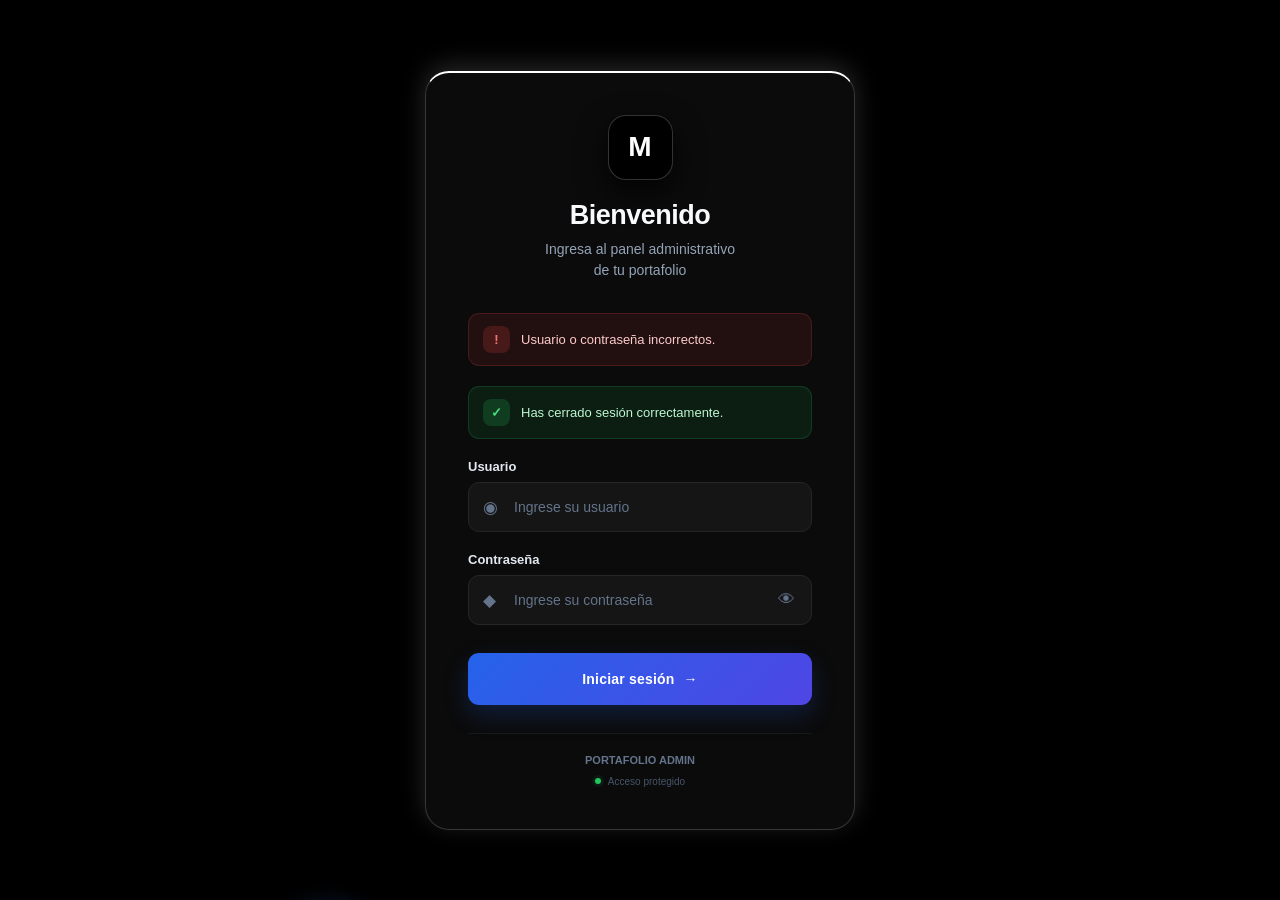
==== src/main/resources/templates/login.html @ 9385b824 "Initial commit: Proyecto Taeha" ====
<!DOCTYPE html>
<html lang="es"
      xmlns:th="http://www.thymeleaf.org">

<head>

    <meta charset="UTF-8">

    <meta name="viewport"
          content="width=device-width, initial-scale=1.0">

    <title>Acceso | Panel Administrativo</title>


    <style>

        /* =========================================
           RESET
        ========================================= */

        * {
            margin: 0;
            padding: 0;
            box-sizing: border-box;
        }


        /* =========================================
           BODY (FONDO NEGRO Y CONTENEDOR DE BURBUJAS)
        ========================================= */

        body {

            min-height: 100vh;

            display: flex;

            align-items: center;

            justify-content: center;

            padding: 40px 20px;

            font-family:
                    "Segoe UI",
                    Arial,
                    Helvetica,
                    sans-serif;

            background: #000000;

            overflow: hidden;

            position: relative;

        }


        /* =========================================
           EFECTO DE BURBUJAS FLOTANTES
        ========================================= */

        .bubbles-container {

            position: fixed;

            top: 0;

            left: 0;

            width: 100%;

            height: 100%;

            z-index: 1;

            pointer-events: none;

            overflow: hidden;

        }


        .bubble {

            position: absolute;

            bottom: -150px;

            background: radial-gradient(
                    circle at 30% 30%,
                    rgba(255, 255, 255, 0.15),
                    rgba(59, 130, 246, 0.05) 60%,
                    transparent 100%
            );

            border: 1px solid rgba(255, 255, 255, 0.15);

            border-radius: 50%;

            box-shadow:
                    inset 0 0 15px rgba(255, 255, 255, 0.1),
                    0 0 20px rgba(59, 130, 246, 0.15);

            animation: rise 12s infinite ease-in-out;

        }


        /* Variaciones de tamaño, posición y tiempo */

        .bubble:nth-child(1) {

            width: 80px;

            height: 80px;

            left: 10%;

            animation-duration: 10s;

            animation-delay: 0s;

        }


        .bubble:nth-child(2) {

            width: 40px;

            height: 40px;

            left: 25%;

            animation-duration: 7s;

            animation-delay: 2s;

        }


        .bubble:nth-child(3) {

            width: 120px;

            height: 120px;

            left: 40%;

            animation-duration: 14s;

            animation-delay: 4s;

        }


        .bubble:nth-child(4) {

            width: 60px;

            height: 60px;

            left: 60%;

            animation-duration: 9s;

            animation-delay: 1s;

        }


        .bubble:nth-child(5) {

            width: 100px;

            height: 100px;

            left: 75%;

            animation-duration: 12s;

            animation-delay: 3s;

        }


        .bubble:nth-child(6) {

            width: 50px;

            height: 50px;

            left: 90%;

            animation-duration: 8s;

            animation-delay: 5s;

        }


        .bubble:nth-child(7) {

            width: 150px;

            height: 150px;

            left: 20%;

            animation-duration: 16s;

            animation-delay: 7s;

        }


        .bubble:nth-child(8) {

            width: 35px;

            height: 35px;

            left: 80%;

            animation-duration: 6s;

            animation-delay: 3.5s;

        }


        @keyframes rise {

            0% {

                bottom: -150px;

                transform: translateX(0) scale(1);

                opacity: 0;

            }

            20% {

                opacity: 0.8;

            }

            50% {

                transform: translateX(40px) scale(1.1);

            }

            80% {

                opacity: 0.8;

            }

            100% {

                bottom: 110vh;

                transform: translateX(-30px) scale(0.9);

                opacity: 0;

            }

        }


        /* =========================================
           CONTENEDOR
        ========================================= */

        .login-wrapper {

            position: relative;

            z-index: 10;

            width: 100%;

            max-width: 430px;

            animation: containerAppear 0.6s ease;

        }


        @keyframes containerAppear {

            from {

                opacity: 0;

                transform:
                        translateY(25px)
                        scale(0.98);

            }

            to {

                opacity: 1;

                transform:
                        translateY(0)
                        scale(1);

            }

        }


        /* =========================================
           TARJETA (BORDE SUPERIOR Y CRISTALIZADO)
        ========================================= */

        .login-card {

            position: relative;

            padding: 42px;

            background: rgba(13, 13, 13, 0.85);

            border: 1px solid rgba(255, 255, 255, 0.18);

            border-top: 2px solid #ffffff;

            border-radius: 24px;

            box-shadow:
                    0 -6px 25px rgba(255, 255, 255, 0.15),
                    0 30px 80px rgba(0, 0, 0, 0.95);

            backdrop-filter: blur(20px);

            -webkit-backdrop-filter: blur(20px);

        }


        /* =========================================
           LOGO NEGRO
        ========================================= */

        .logo {

            width: 65px;

            height: 65px;

            margin: 0 auto 20px;

            display: flex;

            align-items: center;

            justify-content: center;

            border-radius: 18px;

            background: #000000;

            border: 1px solid rgba(255, 255, 255, 0.2);

            color: #ffffff;

            font-size: 28px;

            font-weight: 800;

            box-shadow:
                    0 12px 30px rgba(0, 0, 0, 0.8);

            animation: logoFloat 3s ease-in-out infinite;

        }


        @keyframes logoFloat {

            0%,
            100% {

                transform: translateY(0);

            }

            50% {

                transform: translateY(-4px);

            }

        }


        /* =========================================
           TITULO
        ========================================= */

        .login-title {

            text-align: center;

            color: #f8fafc;

            font-size: 27px;

            font-weight: 750;

            letter-spacing: -0.5px;

        }


        .login-subtitle {

            margin-top: 8px;

            margin-bottom: 32px;

            text-align: center;

            color: #94a3b8;

            font-size: 14px;

            line-height: 1.5;

        }


        /* =========================================
           ALERTAS
        ========================================= */

        .notification {

            display: flex;

            align-items: center;

            gap: 11px;

            margin-bottom: 20px;

            padding: 12px 14px;

            border-radius: 11px;

            font-size: 13px;

            animation:
                    notificationIn 0.35s ease;

        }


        @keyframes notificationIn {

            from {

                opacity: 0;

                transform: translateY(-8px);

            }

            to {

                opacity: 1;

                transform: translateY(0);

            }

        }


        .notification.hide {

            animation:
                    notificationOut 0.35s ease forwards;

        }


        @keyframes notificationOut {

            from {

                opacity: 1;

                transform: translateY(0);

            }

            to {

                opacity: 0;

                transform: translateY(-8px);

            }

        }


        .notification-icon {

            width: 27px;

            height: 27px;

            flex-shrink: 0;

            display: flex;

            align-items: center;

            justify-content: center;

            border-radius: 8px;

            font-weight: bold;

        }


        .notification.error {

            color: #fecaca;

            background:
                    rgba(239,68,68,0.10);

            border:
                    1px solid rgba(239,68,68,0.18);

        }


        .notification.error
        .notification-icon {

            background:
                    rgba(239,68,68,0.18);

            color: #f87171;

        }


        .notification.success {

            color: #bbf7d0;

            background:
                    rgba(34,197,94,0.10);

            border:
                    1px solid rgba(34,197,94,0.18);

        }


        .notification.success
        .notification-icon {

            background:
                    rgba(34,197,94,0.18);

            color: #4ade80;

        }


        /* =========================================
           FORMULARIO
        ========================================= */

        .form-group {

            margin-bottom: 20px;

        }


        .form-label {

            display: block;

            margin-bottom: 8px;

            color: #e2e8f0;

            font-size: 13px;

            font-weight: 600;

        }


        /* =========================================
           INPUT
        ========================================= */

        .input-wrapper {

            position: relative;

        }


        .input-icon {

            position: absolute;

            left: 15px;

            top: 50%;

            transform: translateY(-50%);

            color: #64748b;

            font-size: 17px;

            pointer-events: none;

            transition: color 0.2s ease;

        }


        input {

            width: 100%;

            height: 50px;

            padding:
                    0 15px 0 45px;

            border:
                    1px solid #262626;

            border-radius: 11px;

            outline: none;

            background: rgba(23, 23, 23, 0.9);

            color: #f8fafc;

            font-size: 14px;

            transition:
                    border-color 0.2s ease,
                    box-shadow 0.2s ease,
                    background 0.2s ease;

        }


        input::placeholder {

            color: #64748b;

        }


        input:hover {

            border-color: #404040;

        }


        input:focus {

            border-color: #3b82f6;

            background: #1f1f1f;

            box-shadow:
                    0 0 0 3px rgba(59,130,246,0.12);

        }


        .input-wrapper:focus-within
        .input-icon {

            color: #60a5fa;

        }


        /* =========================================
           OJITO PASSWORD
        ========================================= */

        .password-input {

            padding-right: 48px;

        }


        .toggle-password {

            position: absolute;

            right: 8px;

            top: 50%;

            transform: translateY(-50%);

            width: 36px;

            height: 36px;

            display: flex;

            align-items: center;

            justify-content: center;

            border: none;

            border-radius: 8px;

            background: transparent;

            color: #64748b;

            cursor: pointer;

            font-size: 17px;

            transition:
                    color 0.2s ease,
                    background 0.2s ease;

        }


        .toggle-password:hover {

            color: #60a5fa;

            background:
                    rgba(59,130,246,0.10);

        }


        /* =========================================
           BOTÓN LOGIN
        ========================================= */

        .login-button {

            position: relative;

            width: 100%;

            height: 52px;

            margin-top: 8px;

            border: none;

            border-radius: 11px;

            background:
                    linear-gradient(
                            135deg,
                            #2563eb,
                            #4f46e5
                    );

            color: white;

            font-size: 14px;

            font-weight: 700;

            letter-spacing: 0.2px;

            cursor: pointer;

            overflow: hidden;

            box-shadow:
                    0 10px 25px rgba(37,99,235,0.22);

            transition:
                    transform 0.2s ease,
                    box-shadow 0.2s ease;

        }


        .login-button:hover {

            transform: translateY(-2px);

            box-shadow:
                    0 14px 30px rgba(37,99,235,0.30);

        }


        .login-button:active {

            transform: translateY(0);

        }


        .button-content {

            position: relative;

            z-index: 2;

            display: flex;

            align-items: center;

            justify-content: center;

            gap: 9px;

        }


        /* =========================================
           FOOTER
        ========================================= */

        .login-footer {

            margin-top: 28px;

            padding-top: 20px;

            border-top:
                    1px solid rgba(255,255,255,0.06);

            text-align: center;

            color: #475569;

            font-size: 11px;

        }


        .login-footer strong {

            color: #64748b;

        }


        /* =========================================
           SEGURIDAD
        ========================================= */

        .security-info {

            display: flex;

            align-items: center;

            justify-content: center;

            gap: 7px;

            margin-top: 10px;

            color: #475569;

            font-size: 10px;

        }


        .security-dot {

            width: 6px;

            height: 6px;

            border-radius: 50%;

            background: #22c55e;

            box-shadow:
                    0 0 0 3px rgba(34,197,94,0.08);

        }


        /* =========================================
           RESPONSIVE
        ========================================= */

        @media (max-width: 500px) {

            body {

                padding: 25px 15px;

            }


            .login-card {

                padding: 32px 25px;

                border-radius: 20px;

            }


            .login-title {

                font-size: 24px;

            }


            .logo {

                width: 58px;

                height: 58px;

                font-size: 24px;

            }

        }

    </style>

</head>


<body>


<!-- =========================================
     BURBUJAS DE FONDO
========================================= -->

<div class="bubbles-container">

    <div class="bubble"></div>

    <div class="bubble"></div>

    <div class="bubble"></div>

    <div class="bubble"></div>

    <div class="bubble"></div>

    <div class="bubble"></div>

    <div class="bubble"></div>

    <div class="bubble"></div>

</div>


<!-- =========================================
     LOGIN
========================================= -->

<div class="login-wrapper">

    <div class="login-card">


        <!-- LOGO -->

        <div class="logo">
            M
        </div>


        <!-- TITULO -->

        <h1 class="login-title">
            Bienvenido
        </h1>


        <p class="login-subtitle">
            Ingresa al panel administrativo<br>
            de tu portafolio
        </p>


        <!-- =====================================
             ERROR LOGIN
        ====================================== -->

        <div
                th:if="${param.error}"
                class="notification error"
                id="errorNotification">

            <div class="notification-icon">
                !
            </div>

            <span>
                Usuario o contraseña incorrectos.
            </span>

        </div>


        <!-- =====================================
             LOGOUT
        ====================================== -->

        <div
                th:if="${param.logout}"
                class="notification success"
                id="logoutNotification">

            <div class="notification-icon">
                ✓
            </div>

            <span>
                Has cerrado sesión correctamente.
            </span>

        </div>


        <!-- =====================================
             FORMULARIO
        ====================================== -->

        <form method="post"
              action="/login">


            <!-- USUARIO -->

            <div class="form-group">

                <label
                        class="form-label"
                        for="username">

                    Usuario

                </label>


                <div class="input-wrapper">

                    <span class="input-icon">
                        ◉
                    </span>

                    <input
                            type="text"
                            id="username"
                            name="username"
                            placeholder="Ingrese su usuario"
                            autocomplete="username"
                            required
                    >

                </div>

            </div>


            <!-- CONTRASEÑA -->

            <div class="form-group">

                <label
                        class="form-label"
                        for="password">

                    Contraseña

                </label>


                <div class="input-wrapper">

                    <span class="input-icon">
                        ◆
                    </span>


                    <input
                            class="password-input"
                            type="password"
                            id="password"
                            name="password"
                            placeholder="Ingrese su contraseña"
                            autocomplete="current-password"
                            required
                    >


                    <!-- OJITO -->

                    <button
                            type="button"
                            class="toggle-password"
                            id="togglePassword"
                            aria-label="Mostrar contraseña">

                        👁

                    </button>

                </div>

            </div>


            <!-- BOTÓN -->

            <button
                    type="submit"
                    class="login-button">

                <span class="button-content">

                    <span>
                        Iniciar sesión
                    </span>

                    <span>
                        →
                    </span>

                </span>

            </button>

        </form>


        <!-- =====================================
             FOOTER
        ====================================== -->

        <div class="login-footer">

            <strong>
                PORTAFOLIO ADMIN
            </strong>

            <div class="security-info">

                <span class="security-dot"></span>

                Acceso protegido

            </div>

        </div>

    </div>

</div>


<!-- =========================================
     JAVASCRIPT
========================================= -->

<script>

    /* =========================================
       MOSTRAR / OCULTAR CONTRASEÑA
    ========================================= */

    const passwordInput =
        document.getElementById("password");

    const togglePassword =
        document.getElementById("togglePassword");


    if (togglePassword && passwordInput) {

        togglePassword.addEventListener(
            "click",
            function () {

                if (passwordInput.type === "password") {

                    passwordInput.type = "text";

                    togglePassword.textContent = "🙈";

                    togglePassword.setAttribute(
                        "aria-label",
                        "Ocultar contraseña"
                    );

                } else {

                    passwordInput.type = "password";

                    togglePassword.textContent = "👁";

                    togglePassword.setAttribute(
                        "aria-label",
                        "Mostrar contraseña"
                    );

                }

            }
        );

    }


    /* =========================================
       NOTIFICACIONES
       DESAPARECEN EN 1 SEGUNDO
    ========================================= */

    const notifications =
        document.querySelectorAll(".notification");


    notifications.forEach(function(notification) {

        setTimeout(function() {

            notification.classList.add("hide");

        }, 1000);


        setTimeout(function() {

            notification.remove();

        }, 1400);

    });

</script>


</body>
</html>
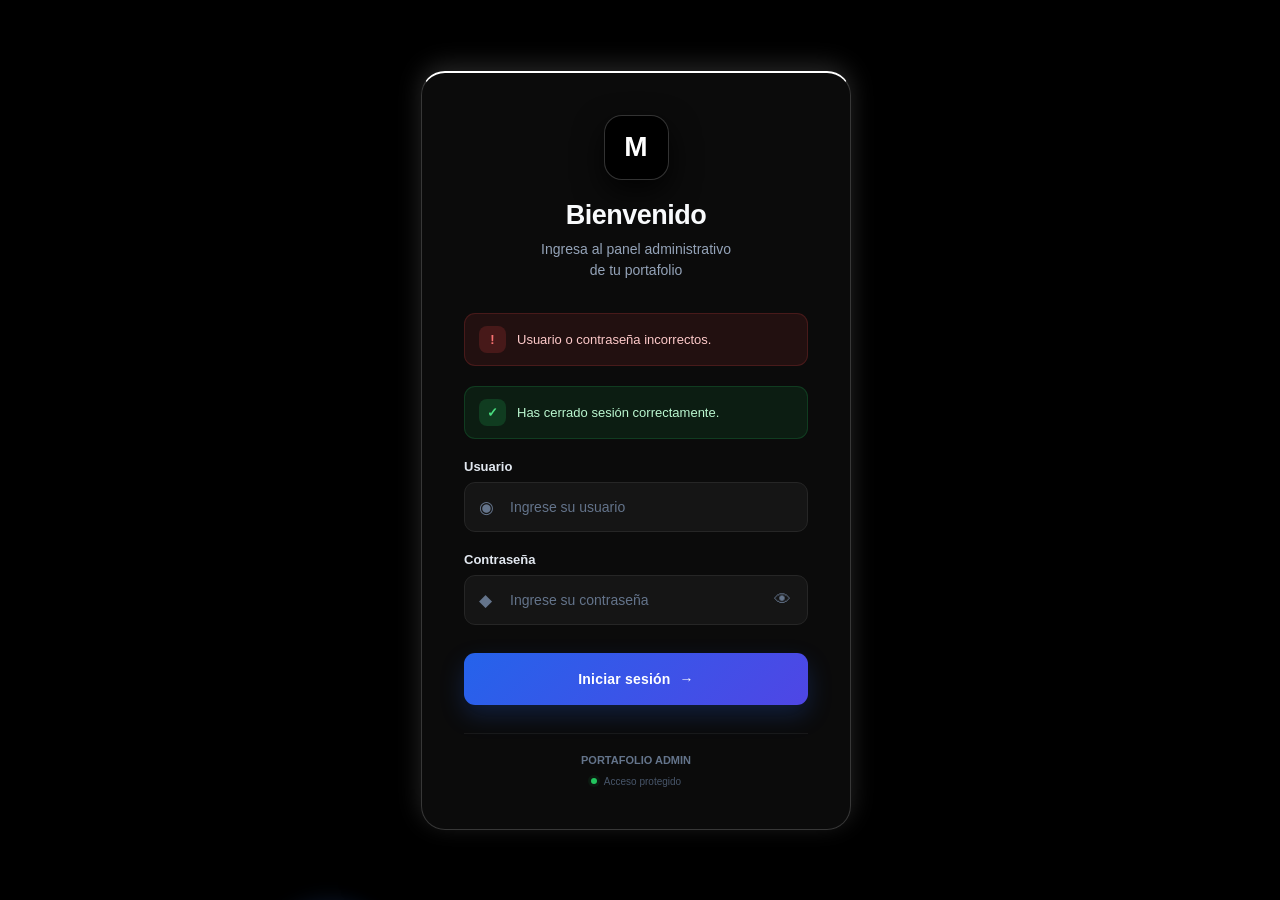
==== commit af56f234: "Subir Dockerfile y actualizar login" ====
--- a/src/main/resources/templates/login.html
+++ b/src/main/resources/templates/login.html
@@ -1276,4 +1276,4 @@
 
 
 </body>
-</html>+</html>s
